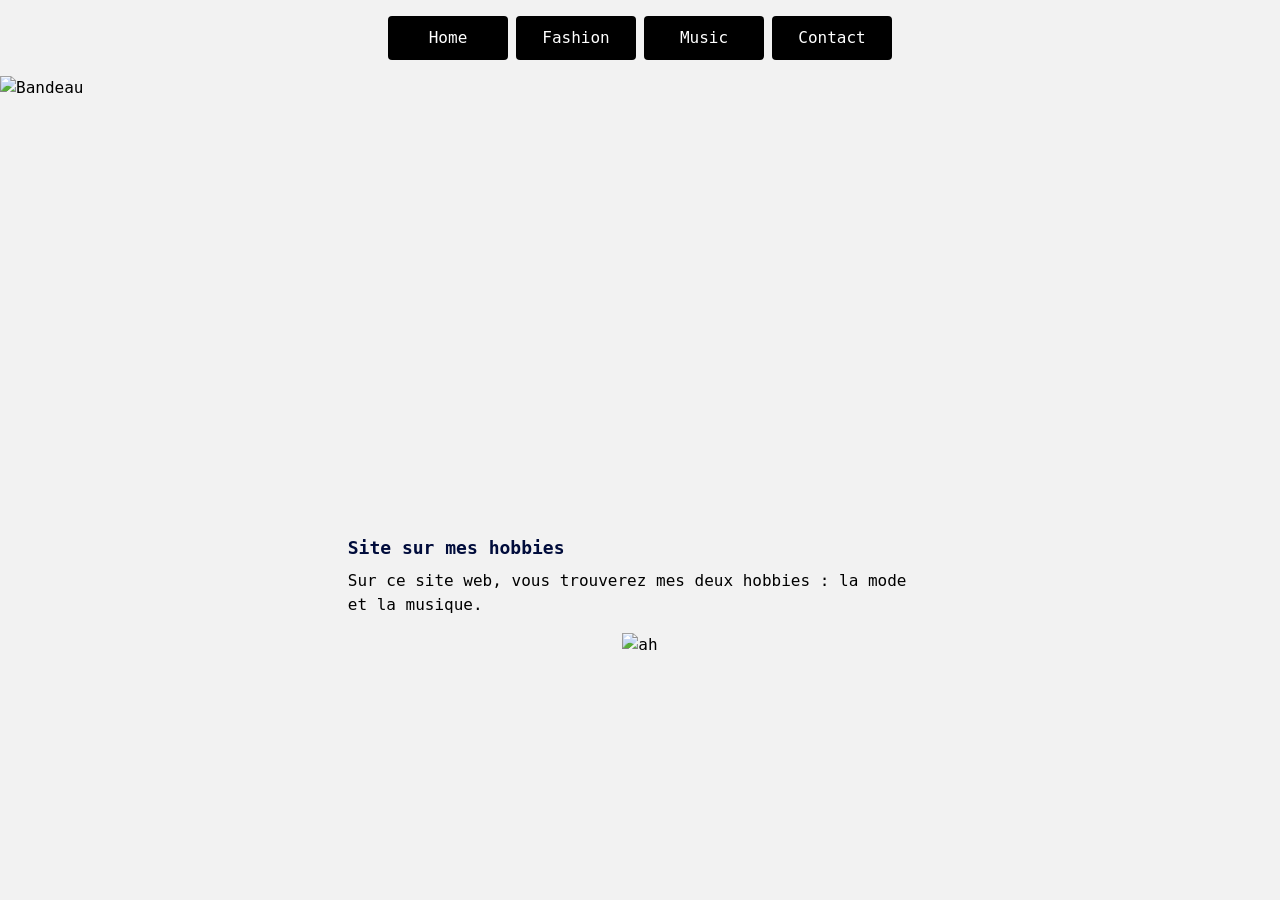
==== index.html @ f603dbed "Add files via upload" ====
<!DOCTYPE html>
<html lang="fr">
  <head>
    <meta charset="UTF-8">
    <meta name="viewport" content="width=device-width, initial-scale=1.0">
    <link rel="stylesheet" href="style.css">
    <title>Mon site personnel</title>
  </head>

  <body>
    <nav>
      <ul>
        <li><a href="index.html">Home</a></li>
        <li><a href="Fashion.html">Fashion</a></li>
        <li><a href="Music.html">Music</a></li>
        <li><a href="Contact.html">Contact</a></li>
      </ul>
    </nav>

    <img class="bandeau" src="images/1index.png" alt="Bandeau">

    <main>
      <h1><a href="index.html">Site sur mes hobbies</a></h1>
      <p>Sur ce site web, vous trouverez mes deux hobbies : la mode et la musique.</p>
       <figure>
        <img src="images/ah.png" alt="ah">
  
      </figure>

    </main>
  </body>
</html>
---- style.css ----
/* ===== Couleurs modifiables à un seul endroit ===== */
:root {
  --fond: #f2f2f2;    /* couleur de fond de toutes les pages */
  --titres: #000C3B;  /* complémentaire de --fond (255 - R, 255 - G, 255 - B) */
  --texte: black;
}

* {
  margin: 0;
  padding: 0;
  box-sizing: border-box;
}

body {
  background: var(--fond);
  color: var(--texte);
  font-family: "Iosevka NFM", monospace;
  line-height: 1.5;
}

/* Contenu centré (les bandeaux restent en pleine largeur) */
main, header {
  max-width: 64ch;
  margin: 0 auto;
  padding: 1em;
}

/* ===== Titres ===== */
h1, h2, h3 {
  color: var(--titres);
  margin: 0.8em 0 0.4em;
}

h1 { font-size: 18px; font-weight: bold; }
h2 { font-size: 16px; font-weight: normal; }
h3 { font-size: 14px; font-style: italic; }

/* Le titre h1 est un lien vers l'accueil : il garde son style */
h1 a, h1 a:visited, h1 a:active {
  color: var(--titres);
  text-decoration: none;
}

p { margin-bottom: 1em; }

/* ===== Liens ===== */
a:visited,
a:active {
  color: fuchsia;
}

/* ===== Image bandeau (page d'accueil) ===== */
.bandeau {
  display: block;
  width: 100%;      /* touche les 2 bords */
  height: 428px;    /* hauteur fixée */
  object-fit: cover;
}

/* ===== Images des hobbies : centrées + légende en bas à droite ===== */
figure {
  display: table;   /* la figure s'adapte à la largeur de l'image */
  margin: 1em auto; /* centrée */
}

figure img {
  display: block;
  max-width: 100%;
  height: auto;
}

figcaption {
  text-align: right;
  font-size: 12px;
}

/* Vidéo centrée */
video {
  display: block;
  max-width: 100%;
  margin: 1em auto;
}

/* ===== Boutons de navigation (ul > li) ===== */
nav ul {
  list-style: none;
  display: flex;
  justify-content: center;
  gap: 8px;
  padding: 1em;
}

nav li a,
nav li a:visited,
nav li a:active {
  display: block;
  width: 120px;
  padding: 10px 16px;
  text-align: center;
  text-decoration: none;
  font-size: 16px;
  background: black;
  color: white;
  border-radius: 4px;
  transition: 0.3s;
}

nav li a:hover {
  background: var(--titres);
  color: var(--fond);
}
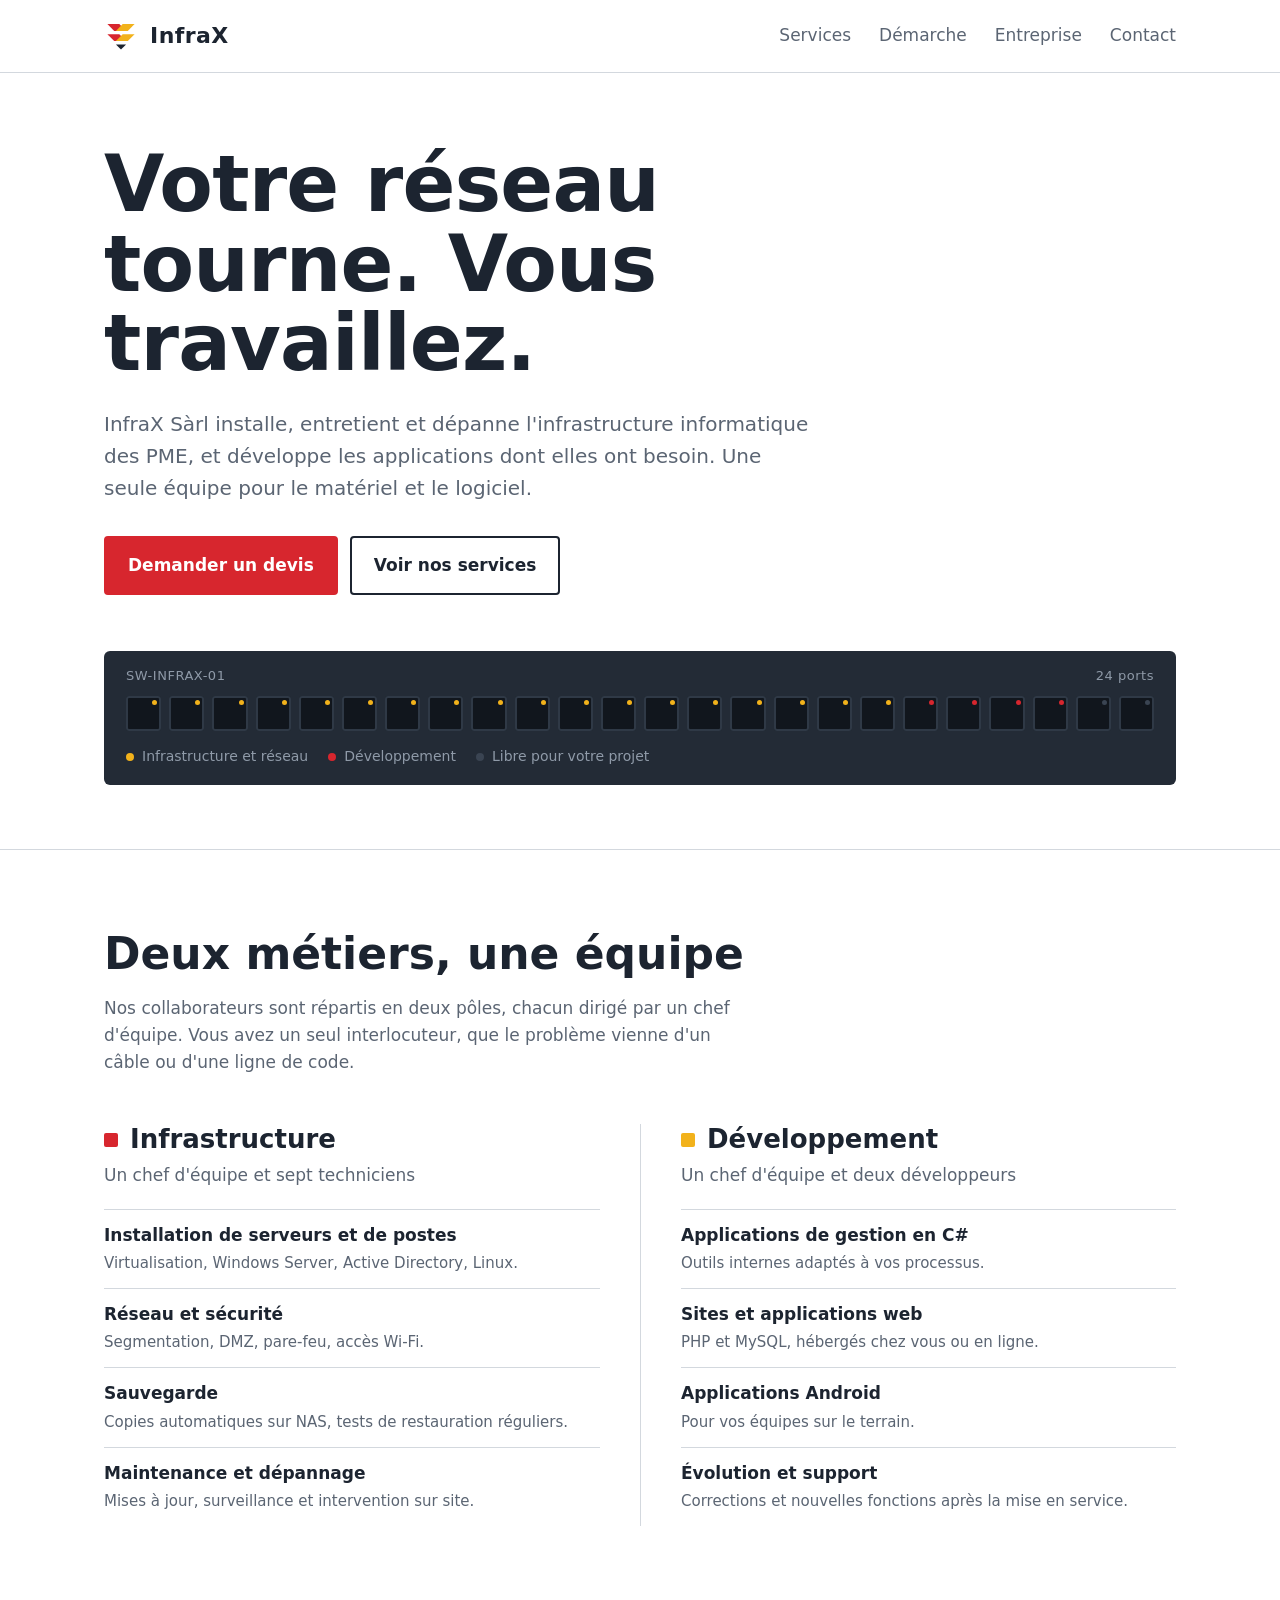
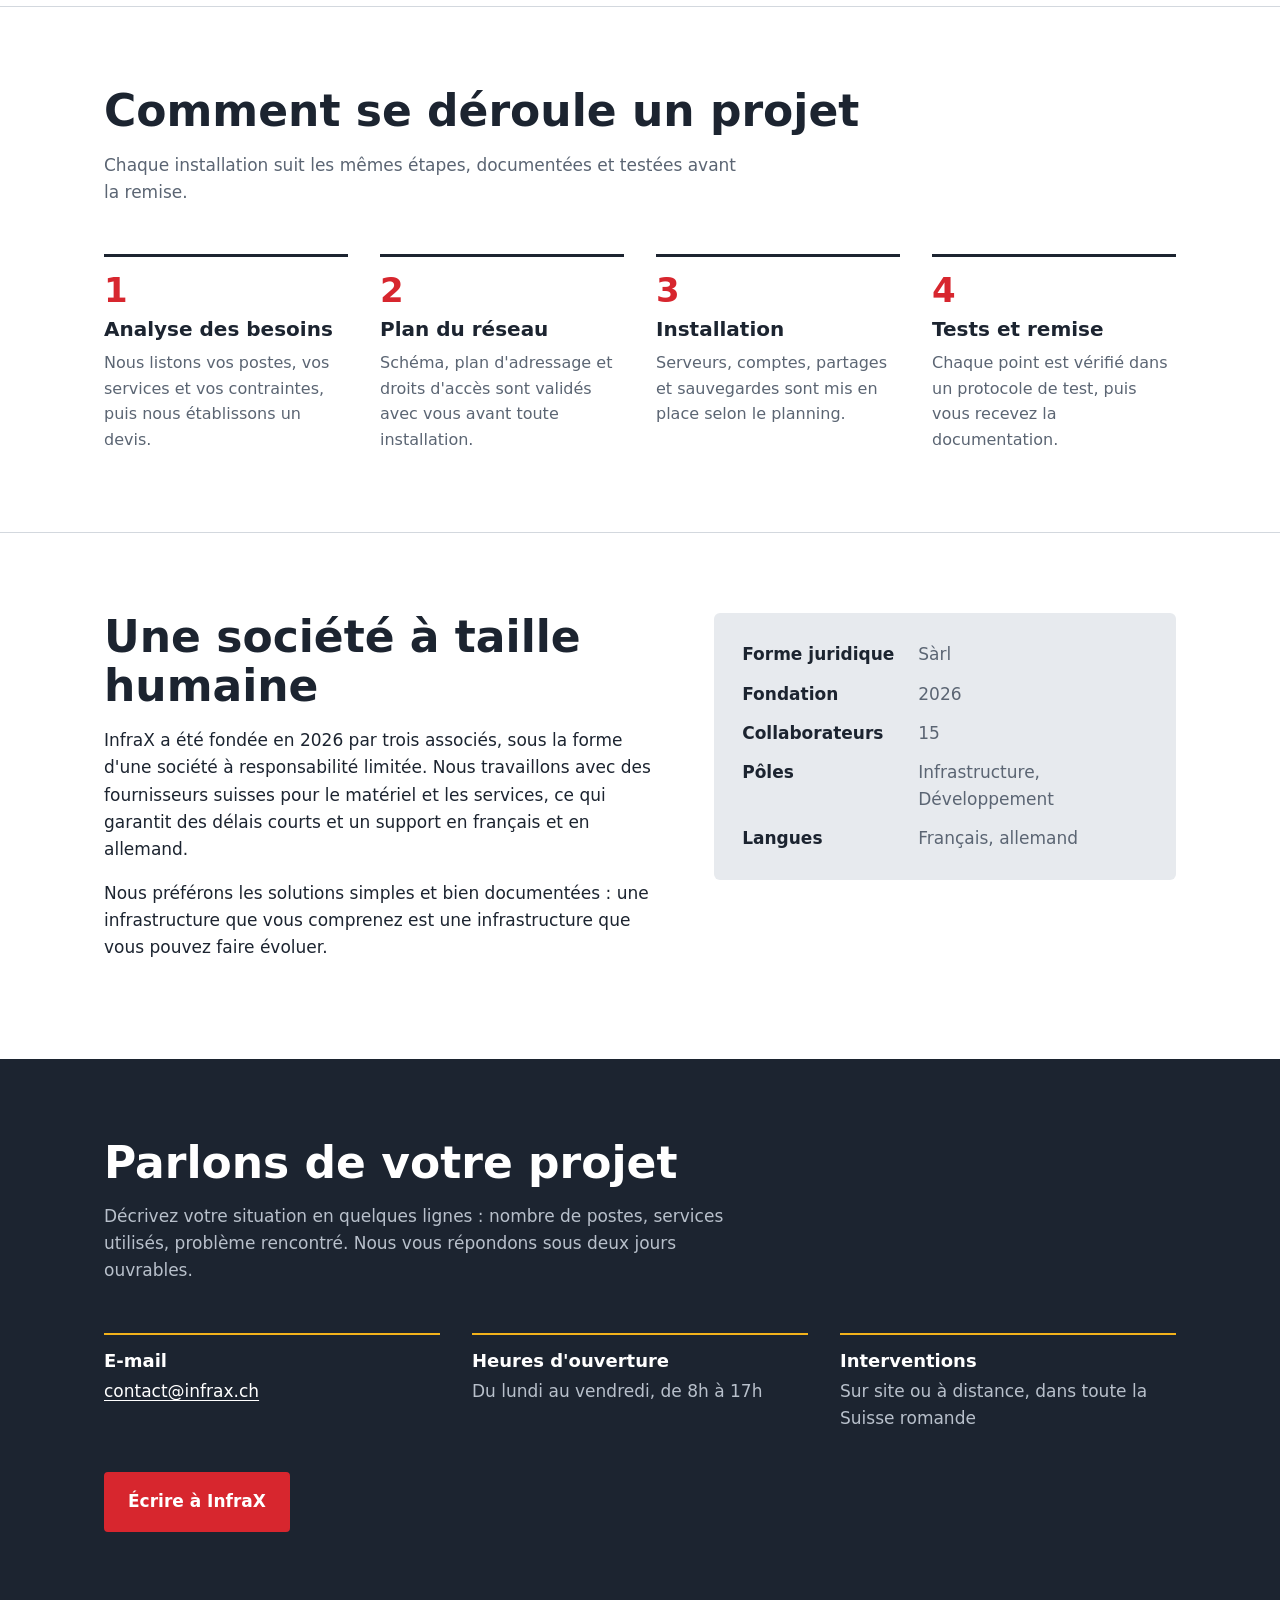
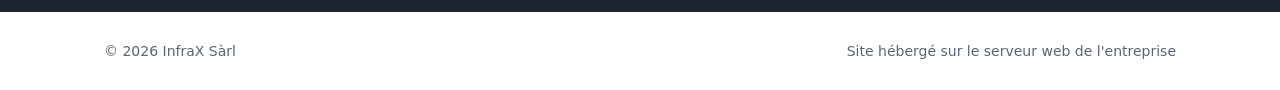
==== commit 765c3a20: "Add files via upload" ====
--- a/index.html
+++ b/index.html
@@ -1,32 +1,264 @@
-<!DOCTYPE html>
+<!doctype html>
 <html lang="fr">
-  <head>
-    <meta charset="UTF-8">
-    <meta name="viewport" content="width=device-width, initial-scale=1.0">
-    <link rel="stylesheet" href="style.css">
-    <title>Mon site personnel</title>
-  </head>
-
-  <body>
-    <nav>
+<head>
+<meta charset="utf-8">
+<meta name="viewport" content="width=device-width, initial-scale=1">
+<title>InfraX Sàrl – Infrastructure informatique et développement</title>
+<meta name="description" content="InfraX Sàrl installe, maintient et dépanne l'infrastructure informatique des PME, et développe des applications sur mesure.">
+<style>
+  :root{
+    --ink:#1C2430;      /* graphite */
+    --paper:#FFFFFF;
+    --rack:#232B36;     /* fond du panneau */
+    --steel:#E7EAEE;    /* gris acier */
+    --muted:#5B6573;
+    --red:#D7262E;      /* rouge du logo */
+    --amber:#F2B21B;    /* jaune du logo */
+    --line:#D3D8DE;
+    --display:"Bahnschrift","DIN Alternate","DIN 2014","Arial Narrow",system-ui,sans-serif;
+    --body:system-ui,-apple-system,"Segoe UI",Roboto,"Helvetica Neue",Arial,sans-serif;
+  }
+  *{box-sizing:border-box}
+  html{scroll-behavior:smooth}
+  body{margin:0;background:var(--paper);color:var(--ink);font:17px/1.6 var(--body)}
+  a{color:inherit}
+  :focus-visible{outline:3px solid var(--amber);outline-offset:3px}
+  .wrap{max-width:1120px;margin:0 auto;padding:0 24px}
+
+  /* En-tête */
+  header{border-bottom:1px solid var(--line)}
+  .bar{display:flex;align-items:center;justify-content:space-between;height:72px;gap:16px}
+  .brand{display:flex;align-items:center;gap:12px;text-decoration:none;font:600 22px/1 var(--display);letter-spacing:.02em}
+  .brand svg{width:34px;height:34px}
+  nav ul{display:flex;gap:28px;list-style:none;margin:0;padding:0}
+  nav a{text-decoration:none;font-weight:500;color:var(--muted)}
+  nav a:hover{color:var(--ink)}
+
+  /* Hero */
+  .hero{padding-top:72px;padding-bottom:64px}
+  .hero h1{font:600 clamp(40px,6.4vw,78px)/1.02 var(--display);letter-spacing:-.01em;margin:0 0 24px;max-width:14ch}
+  .hero p.lead{font-size:20px;color:var(--muted);max-width:56ch;margin:0 0 32px}
+  .actions{display:flex;flex-wrap:wrap;gap:12px}
+  .btn{display:inline-block;padding:14px 22px;border-radius:4px;font-weight:600;text-decoration:none;border:2px solid var(--ink)}
+  .btn.primary{background:var(--red);border-color:var(--red);color:#fff}
+  .btn.primary:hover{background:#B81F26;border-color:#B81F26}
+  .btn:not(.primary):hover{background:var(--steel)}
+
+  /* Panneau de brassage : l'élément visuel principal */
+  .panel{margin-top:56px;background:var(--rack);border-radius:6px;padding:18px 22px;color:#C9D0D9}
+  .panel-head{display:flex;justify-content:space-between;font:500 13px/1 var(--display);letter-spacing:.04em;margin-bottom:14px;color:#8F9AA8}
+  .ports{display:grid;grid-template-columns:repeat(24,1fr);gap:8px}
+  .port{aspect-ratio:1/1;background:#11161D;border-radius:3px;position:relative;box-shadow:inset 0 0 0 2px #2F3946}
+  .port::after{content:"";position:absolute;top:4px;right:4px;width:5px;height:5px;border-radius:50%;background:#3A4452}
+  .port.on::after{background:var(--amber);animation:light .25s ease-out both;animation-delay:calc(var(--i) * 45ms + 300ms)}
+  .port.red::after{background:var(--red)}
+  .panel-legend{display:flex;flex-wrap:wrap;gap:20px;margin-top:14px;font-size:14px;color:#8F9AA8}
+  .dot{display:inline-block;width:8px;height:8px;border-radius:50%;margin-right:8px;vertical-align:middle}
+  @keyframes light{from{background:#3A4452}to{}}
+  @media (max-width:720px){.ports{grid-template-columns:repeat(12,1fr)}}
+
+  /* Sections */
+  section{padding:80px 0;border-top:1px solid var(--line)}
+  h2{font:600 clamp(30px,4vw,44px)/1.1 var(--display);margin:0 0 16px}
+  .intro{color:var(--muted);max-width:60ch;margin:0 0 48px}
+
+  /* Deux pôles côte à côte, séparés par un trait */
+  .poles{display:grid;grid-template-columns:1fr 1fr;gap:0}
+  .pole{padding:0 40px 0 0}
+  .pole + .pole{padding:0 0 0 40px;border-left:1px solid var(--line)}
+  .pole h3{font:600 26px/1.2 var(--display);margin:0 0 6px;display:flex;align-items:center;gap:12px}
+  .pole h3::before{content:"";width:14px;height:14px;border-radius:2px;background:var(--red)}
+  .pole.dev h3::before{background:var(--amber)}
+  .pole .who{color:var(--muted);margin:0 0 20px}
+  .pole ul{margin:0;padding:0;list-style:none}
+  .pole li{padding:12px 0;border-top:1px solid var(--line)}
+  .pole li strong{display:block}
+  .pole li span{color:var(--muted);font-size:15px}
+  @media (max-width:820px){
+    .poles{grid-template-columns:1fr}
+    .pole,.pole + .pole{padding:0;border-left:0}
+    .pole + .pole{margin-top:48px}
+  }
+
+  /* Démarche : vraie séquence, donc numérotée */
+  .steps{display:grid;grid-template-columns:repeat(4,1fr);gap:32px;counter-reset:step;margin:0;padding:0;list-style:none}
+  .steps li{counter-increment:step;border-top:3px solid var(--ink);padding-top:16px}
+  .steps li::before{content:counter(step);font:600 34px/1 var(--display);color:var(--red);display:block;margin-bottom:10px}
+  .steps h3{font:600 20px/1.25 var(--display);margin:0 0 8px}
+  .steps p{margin:0;color:var(--muted);font-size:16px}
+  @media (max-width:900px){.steps{grid-template-columns:1fr 1fr}}
+  @media (max-width:520px){.steps{grid-template-columns:1fr}}
+
+  /* Entreprise */
+  .company{display:grid;grid-template-columns:1.2fr 1fr;gap:56px;align-items:start}
+  .facts{margin:0;display:grid;grid-template-columns:auto 1fr;gap:12px 24px;background:var(--steel);padding:28px;border-radius:6px}
+  .facts dt{font-weight:600}
+  .facts dd{margin:0;color:var(--muted)}
+  @media (max-width:820px){.company{grid-template-columns:1fr;gap:32px}}
+
+  /* Contact */
+  .contact{background:var(--ink);color:#fff;border-top:0}
+  .contact .intro{color:#B8C0CB}
+  .contact-grid{display:grid;grid-template-columns:repeat(3,1fr);gap:32px}
+  .contact-grid div{border-top:2px solid var(--amber);padding-top:14px}
+  .contact-grid h3{font:600 18px/1.3 var(--display);margin:0 0 6px;color:#fff}
+  .contact-grid p{margin:0;color:#B8C0CB}
+  .contact a{color:#fff;text-underline-offset:3px}
+  .contact .btn.primary{margin-top:40px}
+  @media (max-width:720px){.contact-grid{grid-template-columns:1fr}}
+
+  footer{padding:28px 0;font-size:14px;color:var(--muted)}
+  footer .wrap{display:flex;justify-content:space-between;flex-wrap:wrap;gap:12px}
+
+  @media (max-width:640px){
+    body{font-size:16px}
+    nav ul{gap:16px}
+    nav li.hide-sm{display:none}
+    .hero{padding-top:48px;padding-bottom:48px}
+    section{padding:56px 0}
+  }
+  @media (prefers-reduced-motion:reduce){
+    html{scroll-behavior:auto}
+    .port.on::after{animation:none}
+  }
+</style>
+</head>
+<body>
+
+<header>
+  <div class="wrap bar">
+    <a class="brand" href="#" aria-label="InfraX Sàrl, accueil">
+      <svg viewBox="0 0 40 40" aria-hidden="true">
+        <path d="M4 6h14l8 8H12z" fill="#D7262E"/>
+        <path d="M4 18h14l8 8H12z" fill="#D7262E"/>
+        <path d="M36 6H22l-8 8h14z" fill="#F2B21B"/>
+        <path d="M36 18H22l-8 8h14z" fill="#F2B21B"/>
+        <path d="M14 30h12l-6 6z" fill="#1C2430"/>
+      </svg>
+      InfraX
+    </a>
+    <nav aria-label="Navigation principale">
       <ul>
-        <li><a href="index.html">Home</a></li>
-        <li><a href="Fashion.html">Fashion</a></li>
-        <li><a href="Music.html">Music</a></li>
-        <li><a href="Contact.html">Contact</a></li>
+        <li><a href="#services">Services</a></li>
+        <li class="hide-sm"><a href="#demarche">Démarche</a></li>
+        <li class="hide-sm"><a href="#entreprise">Entreprise</a></li>
+        <li><a href="#contact">Contact</a></li>
       </ul>
     </nav>
-
-    <img class="bandeau" src="images/1index.png" alt="Bandeau">
-
-    <main>
-      <h1><a href="index.html">Site sur mes hobbies</a></h1>
-      <p>Sur ce site web, vous trouverez mes deux hobbies : la mode et la musique.</p>
-       <figure>
-        <img src="images/ah.png" alt="ah">
-  
-      </figure>
-
-    </main>
-  </body>
+  </div>
+</header>
+
+<main>
+  <div class="wrap hero">
+    <h1>Votre réseau tourne. Vous travaillez.</h1>
+    <p class="lead">InfraX Sàrl installe, entretient et dépanne l'infrastructure informatique des PME, et développe les applications dont elles ont besoin. Une seule équipe pour le matériel et le logiciel.</p>
+    <div class="actions">
+      <a class="btn primary" href="#contact">Demander un devis</a>
+      <a class="btn" href="#services">Voir nos services</a>
+    </div>
+
+    <div class="panel" role="img" aria-label="Panneau de brassage : 24 ports, dont 18 actifs pour l'infrastructure et 4 pour le développement">
+      <div class="panel-head"><span>SW-INFRAX-01</span><span>24 ports</span></div>
+      <div class="ports" id="ports"></div>
+      <div class="panel-legend">
+        <span><i class="dot" style="background:var(--amber)"></i>Infrastructure et réseau</span>
+        <span><i class="dot" style="background:var(--red)"></i>Développement</span>
+        <span><i class="dot" style="background:#3A4452"></i>Libre pour votre projet</span>
+      </div>
+    </div>
+  </div>
+
+  <section id="services">
+    <div class="wrap">
+      <h2>Deux métiers, une équipe</h2>
+      <p class="intro">Nos collaborateurs sont répartis en deux pôles, chacun dirigé par un chef d'équipe. Vous avez un seul interlocuteur, que le problème vienne d'un câble ou d'une ligne de code.</p>
+      <div class="poles">
+        <div class="pole">
+          <h3>Infrastructure</h3>
+          <p class="who">Un chef d'équipe et sept techniciens</p>
+          <ul>
+            <li><strong>Installation de serveurs et de postes</strong><span>Virtualisation, Windows Server, Active Directory, Linux.</span></li>
+            <li><strong>Réseau et sécurité</strong><span>Segmentation, DMZ, pare-feu, accès Wi-Fi.</span></li>
+            <li><strong>Sauvegarde</strong><span>Copies automatiques sur NAS, tests de restauration réguliers.</span></li>
+            <li><strong>Maintenance et dépannage</strong><span>Mises à jour, surveillance et intervention sur site.</span></li>
+          </ul>
+        </div>
+        <div class="pole dev">
+          <h3>Développement</h3>
+          <p class="who">Un chef d'équipe et deux développeurs</p>
+          <ul>
+            <li><strong>Applications de gestion en C#</strong><span>Outils internes adaptés à vos processus.</span></li>
+            <li><strong>Sites et applications web</strong><span>PHP et MySQL, hébergés chez vous ou en ligne.</span></li>
+            <li><strong>Applications Android</strong><span>Pour vos équipes sur le terrain.</span></li>
+            <li><strong>Évolution et support</strong><span>Corrections et nouvelles fonctions après la mise en service.</span></li>
+          </ul>
+        </div>
+      </div>
+    </div>
+  </section>
+
+  <section id="demarche">
+    <div class="wrap">
+      <h2>Comment se déroule un projet</h2>
+      <p class="intro">Chaque installation suit les mêmes étapes, documentées et testées avant la remise.</p>
+      <ol class="steps">
+        <li><h3>Analyse des besoins</h3><p>Nous listons vos postes, vos services et vos contraintes, puis nous établissons un devis.</p></li>
+        <li><h3>Plan du réseau</h3><p>Schéma, plan d'adressage et droits d'accès sont validés avec vous avant toute installation.</p></li>
+        <li><h3>Installation</h3><p>Serveurs, comptes, partages et sauvegardes sont mis en place selon le planning.</p></li>
+        <li><h3>Tests et remise</h3><p>Chaque point est vérifié dans un protocole de test, puis vous recevez la documentation.</p></li>
+      </ol>
+    </div>
+  </section>
+
+  <section id="entreprise">
+    <div class="wrap company">
+      <div>
+        <h2>Une société à taille humaine</h2>
+        <p>InfraX a été fondée en 2026 par trois associés, sous la forme d'une société à responsabilité limitée. Nous travaillons avec des fournisseurs suisses pour le matériel et les services, ce qui garantit des délais courts et un support en français et en allemand.</p>
+        <p>Nous préférons les solutions simples et bien documentées : une infrastructure que vous comprenez est une infrastructure que vous pouvez faire évoluer.</p>
+      </div>
+      <dl class="facts">
+        <dt>Forme juridique</dt><dd>Sàrl</dd>
+        <dt>Fondation</dt><dd>2026</dd>
+        <dt>Collaborateurs</dt><dd>15</dd>
+        <dt>Pôles</dt><dd>Infrastructure, Développement</dd>
+        <dt>Langues</dt><dd>Français, allemand</dd>
+      </dl>
+    </div>
+  </section>
+
+  <section id="contact" class="contact">
+    <div class="wrap">
+      <h2>Parlons de votre projet</h2>
+      <p class="intro">Décrivez votre situation en quelques lignes : nombre de postes, services utilisés, problème rencontré. Nous vous répondons sous deux jours ouvrables.</p>
+      <div class="contact-grid">
+        <div><h3>E-mail</h3><p><a href="mailto:contact@infrax.ch">contact@infrax.ch</a></p></div>
+        <div><h3>Heures d'ouverture</h3><p>Du lundi au vendredi, de 8h à 17h</p></div>
+        <div><h3>Interventions</h3><p>Sur site ou à distance, dans toute la Suisse romande</p></div>
+      </div>
+      <a class="btn primary" href="mailto:contact@infrax.ch?subject=Demande%20de%20devis">Écrire à InfraX</a>
+    </div>
+  </section>
+</main>
+
+<footer>
+  <div class="wrap">
+    <span>© 2026 InfraX Sàrl</span>
+    <span>Site hébergé sur le serveur web de l'entreprise</span>
+  </div>
+</footer>
+
+<script>
+  // Remplit le panneau : 18 ports infrastructure (jaune), 4 développement (rouge), 2 libres
+  (function(){
+    var box=document.getElementById('ports');
+    for(var i=0;i<24;i++){
+      var p=document.createElement('span');
+      p.className='port'+(i<18?' on':(i<22?' on red':''));
+      p.style.setProperty('--i',i);
+      box.appendChild(p);
+    }
+  })();
+</script>
+</body>
 </html>
